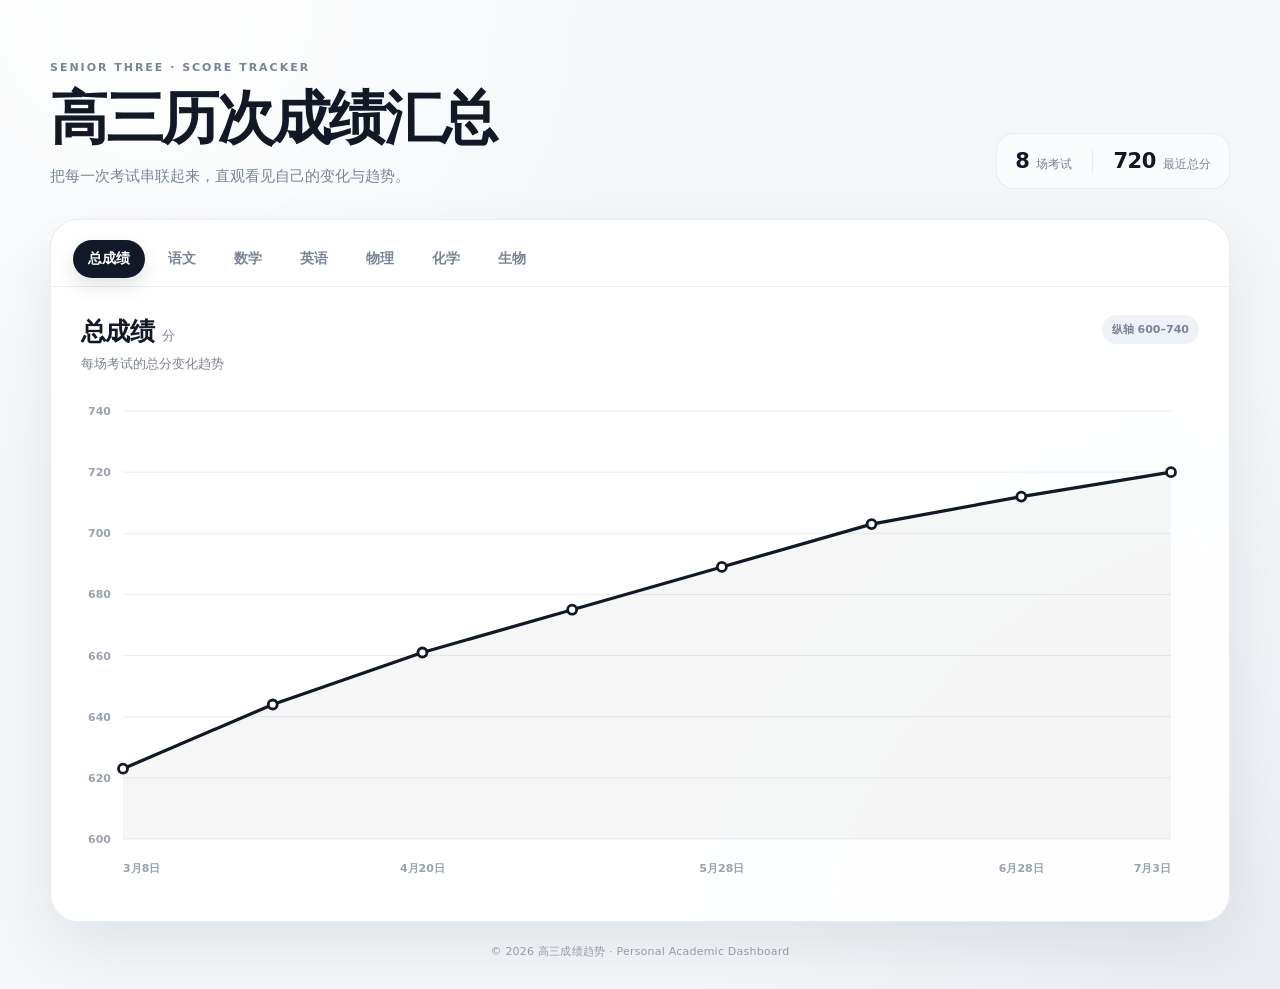
==== index.html @ fed27d4e "v1.0.0" ====
<!DOCTYPE html>
<html lang="zh-CN">
<head>
  <meta charset="UTF-8" />
  <meta name="viewport" content="width=device-width, initial-scale=1.0" />
  <meta name="description" content="高三历次考试成绩趋势汇总" />
  <title>高三成绩趋势</title>
  <link rel="stylesheet" href="style.css" />
</head>
<body>
  <main class="page-shell">
    <header class="hero">
      <div class="hero-copy">
        <span class="eyebrow">SENIOR THREE · SCORE TRACKER</span>
        <h1>高三历次成绩汇总</h1>
        <p>把每一次考试串联起来，直观看见自己的变化与趋势。</p>
      </div>
      <div class="hero-meta" aria-label="统计信息">
        <div class="meta-item">
          <span id="examCount">0</span>
          <small>场考试</small>
        </div>
        <div class="meta-divider"></div>
        <div class="meta-item">
          <span id="latestScore">—</span>
          <small>最近总分</small>
        </div>
      </div>
    </header>

    <section class="dashboard-card" aria-label="成绩趋势图">
      <nav class="subject-tabs" id="subjectTabs" role="tablist" aria-label="成绩维度">
        <button class="tab active" data-key="total" role="tab" aria-selected="true">总成绩</button>
        <button class="tab" data-key="chinese" role="tab" aria-selected="false">语文</button>
        <button class="tab" data-key="math" role="tab" aria-selected="false">数学</button>
        <button class="tab" data-key="english" role="tab" aria-selected="false">英语</button>
        <button class="tab" data-key="physics" role="tab" aria-selected="false">物理</button>
        <button class="tab" data-key="chemistry" role="tab" aria-selected="false">化学</button>
        <button class="tab" data-key="biology" role="tab" aria-selected="false">生物</button>
      </nav>

      <div class="chart-header">
        <div>
          <div class="chart-title-row">
            <h2 id="chartTitle">总成绩</h2>
            <span class="chart-unit">分</span>
          </div>
          <p id="chartSubtitle">每场考试的总分变化趋势</p>
        </div>
        <div class="range-note" id="rangeNote">动态纵轴</div>
      </div>

      <div class="chart-wrap" id="chartWrap">
        <svg id="scoreChart" role="img" aria-labelledby="chartTitle chartSubtitle"></svg>
        <div class="chart-empty" id="chartEmpty" hidden>暂无成绩数据</div>
      </div>
    </section>

    <footer class="footer">
      <span>© 2026 高三成绩趋势 · Personal Academic Dashboard</span>
    </footer>
  </main>

  <script src="script.js"></script>
</body>
</html>
---- style.css ----
:root {
  --bg: #f4f6f8;
  --card: rgba(255, 255, 255, 0.92);
  --text: #121826;
  --muted: #7a8495;
  --line: #e8ebf0;
  --accent: #111827;
  --accent-soft: #eef2f7;
  --point: #111827;
  --point-halo: rgba(17, 24, 39, 0.12);
  --shadow: 0 24px 60px rgba(17, 24, 39, 0.08);
}

* { box-sizing: border-box; }

html { scroll-behavior: smooth; }

body {
  margin: 0;
  min-height: 100vh;
  color: var(--text);
  background:
    radial-gradient(circle at 12% 0%, rgba(255, 255, 255, 0.95), transparent 34%),
    radial-gradient(circle at 100% 100%, rgba(220, 226, 235, 0.48), transparent 38%),
    var(--bg);
  font-family: Inter, "SF Pro Display", "PingFang SC", "Microsoft YaHei", system-ui, sans-serif;
}

button { font: inherit; }

.page-shell {
  width: min(1180px, calc(100% - 40px));
  margin: 0 auto;
  padding: 56px 0 26px;
}

.hero {
  display: flex;
  align-items: flex-end;
  justify-content: space-between;
  gap: 24px;
  margin-bottom: 30px;
}

.eyebrow {
  display: inline-block;
  margin-bottom: 13px;
  font-size: 11px;
  font-weight: 700;
  letter-spacing: 0.18em;
  color: var(--muted);
}

.hero h1 {
  margin: 0;
  font-size: clamp(36px, 5vw, 58px);
  line-height: 1.08;
  letter-spacing: -0.04em;
  font-weight: 760;
}

.hero p {
  margin: 14px 0 0;
  color: var(--muted);
  font-size: 15px;
  line-height: 1.7;
}

.hero-meta {
  display: flex;
  align-items: center;
  gap: 20px;
  padding: 15px 18px;
  border: 1px solid rgba(232, 235, 240, 0.95);
  border-radius: 18px;
  background: rgba(255, 255, 255, 0.58);
  backdrop-filter: blur(14px);
  flex-shrink: 0;
}

.meta-item {
  display: flex;
  align-items: baseline;
  gap: 7px;
}

.meta-item span {
  font-size: 21px;
  font-weight: 740;
  letter-spacing: -0.02em;
}

.meta-item small {
  color: var(--muted);
  font-size: 12px;
}

.meta-divider {
  width: 1px;
  height: 24px;
  background: var(--line);
}

.dashboard-card {
  position: relative;
  overflow: hidden;
  border: 1px solid rgba(232, 235, 240, 0.95);
  border-radius: 28px;
  background: var(--card);
  box-shadow: var(--shadow);
  backdrop-filter: blur(18px);
}

.subject-tabs {
  display: flex;
  gap: 8px;
  flex-wrap: wrap;
  padding: 20px 22px 8px;
  border-bottom: 1px solid rgba(232, 235, 240, 0.95);
}

.tab {
  appearance: none;
  border: 0;
  padding: 10px 15px;
  border-radius: 999px;
  background: transparent;
  color: var(--muted);
  cursor: pointer;
  font-size: 14px;
  font-weight: 650;
  transition: 180ms ease;
}

.tab:hover { color: var(--text); background: #f7f8fa; }

.tab.active {
  color: #fff;
  background: var(--accent);
  box-shadow: 0 8px 18px rgba(17, 24, 39, 0.12);
}

.chart-header {
  display: flex;
  align-items: flex-start;
  justify-content: space-between;
  gap: 20px;
  padding: 28px 30px 8px;
}

.chart-title-row {
  display: flex;
  align-items: baseline;
  gap: 8px;
}

.chart-header h2 {
  margin: 0;
  font-size: 25px;
  letter-spacing: -0.025em;
}

.chart-unit {
  color: var(--muted);
  font-size: 13px;
}

.chart-header p {
  margin: 7px 0 0;
  color: var(--muted);
  font-size: 13px;
}

.range-note {
  padding: 7px 10px;
  border-radius: 999px;
  color: var(--muted);
  background: var(--accent-soft);
  font-size: 11px;
  font-weight: 700;
  white-space: nowrap;
}

.chart-wrap {
  position: relative;
  height: 540px;
  padding: 4px 18px 20px;
}

#scoreChart {
  display: block;
  width: 100%;
  height: 100%;
  overflow: visible;
  user-select: none;
}

.chart-empty[hidden] {
  display: none !important;
}

.chart-empty {
  position: absolute;
  inset: 0;
  display: grid;
  place-items: center;
  color: var(--muted);
}

.grid-line {
  stroke: var(--line);
  stroke-width: 1;
  vector-effect: non-scaling-stroke;
}

.axis-label {
  fill: #9aa2af;
  font-size: 11px;
  font-weight: 600;
}

.date-label {
  fill: #9aa2af;
  font-size: 11px;
  font-weight: 600;
}

.chart-area {
  fill: none;
  stroke: var(--point);
  stroke-width: 3.2;
  stroke-linecap: round;
  stroke-linejoin: round;
  vector-effect: non-scaling-stroke;
}

.chart-area-fill {
  opacity: 0.035;
}

.point-hit {
  cursor: crosshair;
  fill: transparent;
  stroke: transparent;
}

.point-halo {
  fill: var(--point-halo);
  opacity: 0;
  transition: opacity 160ms ease;
}

.point-dot {
  fill: #fff;
  stroke: var(--point);
  stroke-width: 2.8;
  vector-effect: non-scaling-stroke;
}

.point-group:hover .point-halo,
.point-group.is-active .point-halo { opacity: 1; }

.point-group:hover .point-dot,
.point-group.is-active .point-dot {
  r: 5.5;
}

.crosshair {
  stroke: rgba(17, 24, 39, 0.13);
  stroke-width: 1;
  stroke-dasharray: 3 5;
  vector-effect: non-scaling-stroke;
  opacity: 0;
}

.point-group:hover .crosshair,
.point-group.is-active .crosshair { opacity: 1; }

.tooltip {
  position: absolute;
  z-index: 10;
  min-width: 210px;
  max-width: 280px;
  padding: 14px 15px;
  border: 1px solid rgba(17, 24, 39, 0.08);
  border-radius: 14px;
  background: rgba(17, 24, 39, 0.96);
  color: white;
  box-shadow: 0 16px 34px rgba(17, 24, 39, 0.18);
  pointer-events: none;
  transform: translate(-50%, calc(-100% - 14px)) scale(0.96);
  opacity: 0;
  transition: opacity 150ms ease, transform 150ms ease;
}

.tooltip.is-visible {
  opacity: 1;
  transform: translate(-50%, calc(-100% - 18px)) scale(1);
}

.tooltip.is-below {
  transform: translate(-50%, 18px) scale(1);
}

.tooltip.is-below::after {
  top: -6px;
  bottom: auto;
  border-right: 0;
  border-bottom: 0;
  border-left: 1px solid rgba(17, 24, 39, 0.08);
  border-top: 1px solid rgba(17, 24, 39, 0.08);
}

.tooltip::after {
  content: "";
  position: absolute;
  left: 50%;
  bottom: -6px;
  width: 11px;
  height: 11px;
  background: rgba(17, 24, 39, 0.96);
  transform: translateX(-50%) rotate(45deg);
  border-right: 1px solid rgba(17, 24, 39, 0.08);
  border-bottom: 1px solid rgba(17, 24, 39, 0.08);
}

.tooltip-title {
  margin-bottom: 3px;
  color: rgba(255,255,255,0.66);
  font-size: 11px;
  line-height: 1.5;
}

.tooltip-exam {
  color: #fff;
  font-size: 14px;
  line-height: 1.55;
  font-weight: 700;
}

.tooltip-date {
  margin-top: 2px;
  color: rgba(255,255,255,0.58);
  font-size: 11px;
}

.tooltip-score {
  margin-top: 10px;
  font-size: 23px;
  line-height: 1;
  font-weight: 780;
  letter-spacing: -0.02em;
}

.tooltip-score small {
  margin-left: 4px;
  color: rgba(255,255,255,0.58);
  font-size: 11px;
  font-weight: 600;
}

.tooltip-grid {
  display: grid;
  grid-template-columns: 1fr 1fr;
  gap: 7px 12px;
  margin-top: 12px;
  padding-top: 11px;
  border-top: 1px solid rgba(255,255,255,0.12);
}

.tooltip-subject {
  display: flex;
  justify-content: space-between;
  gap: 12px;
  color: rgba(255,255,255,0.72);
  font-size: 11px;
}

.tooltip-subject strong {
  color: #fff;
  font-weight: 700;
}

.footer {
  display: flex;
  justify-content: center;
  padding: 22px 0 4px;
  color: #9aa2af;
  font-size: 11px;
  letter-spacing: 0.02em;
}

@media (max-width: 760px) {
  .page-shell {
    width: min(100% - 24px, 1180px);
    padding-top: 30px;
  }

  .hero {
    align-items: flex-start;
    flex-direction: column;
  }

  .hero-meta { width: 100%; justify-content: space-between; }

  .subject-tabs { padding: 16px 14px 7px; }
  .tab { padding: 9px 12px; font-size: 13px; }

  .chart-header {
    padding: 23px 18px 8px;
  }

  .chart-wrap {
    height: 430px;
    padding-inline: 7px;
  }

  .tooltip { min-width: 190px; max-width: 235px; }
}
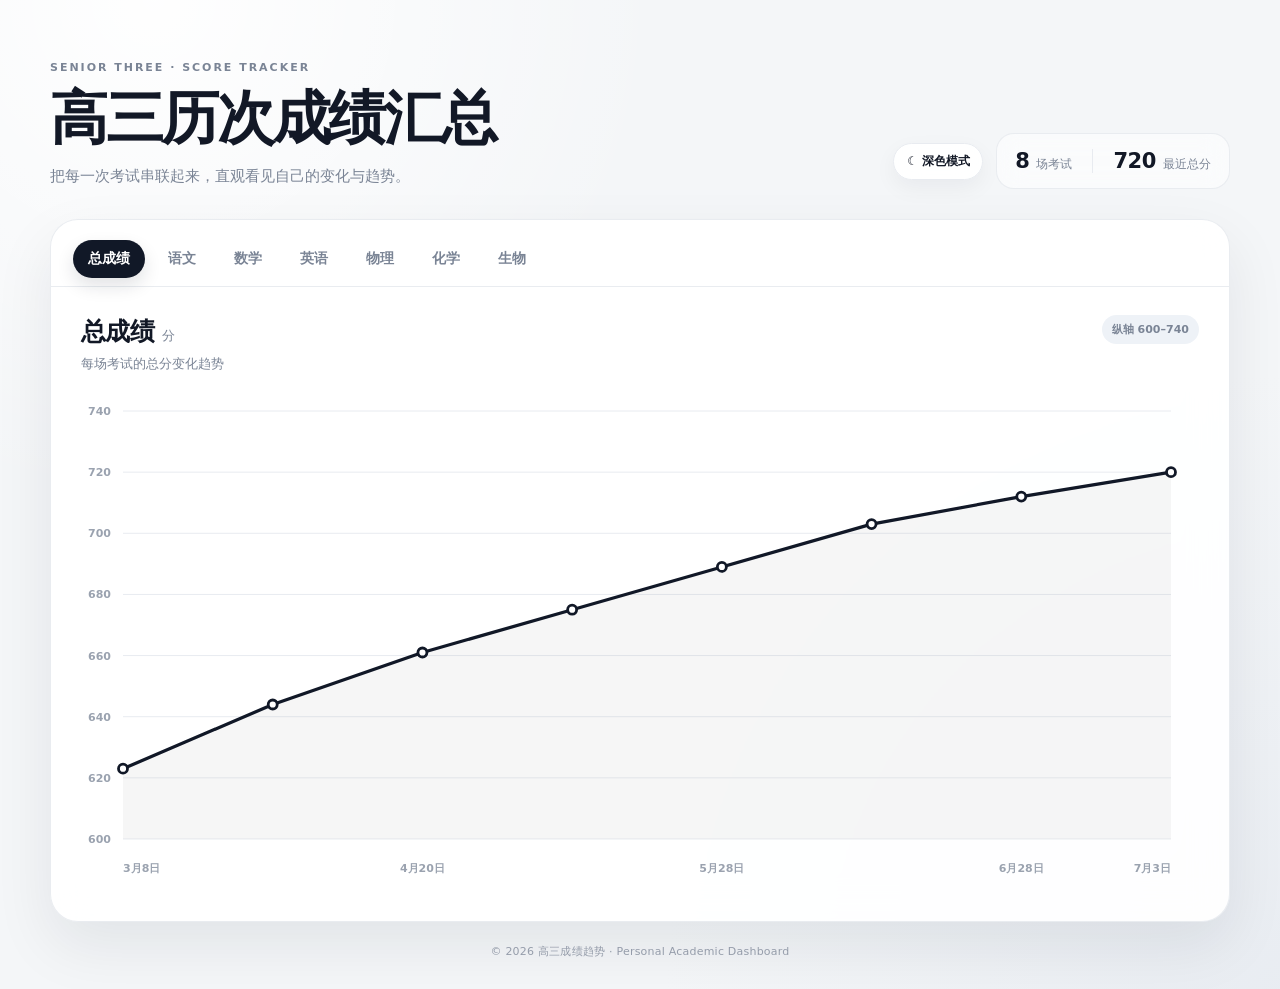
==== commit 430d50ba: "添加的黑白切换外观" ====
--- a/index.html
+++ b/index.html
@@ -5,6 +5,7 @@
   <meta name="viewport" content="width=device-width, initial-scale=1.0" />
   <meta name="description" content="高三历次考试成绩趋势汇总" />
   <title>高三成绩趋势</title>
+  <script src="theme.js"></script>
   <link rel="stylesheet" href="style.css" />
 </head>
 <body>
@@ -15,7 +16,9 @@
         <h1>高三历次成绩汇总</h1>
         <p>把每一次考试串联起来，直观看见自己的变化与趋势。</p>
       </div>
-      <div class="hero-meta" aria-label="统计信息">
+      <div class="hero-actions">
+        <button class="theme-toggle" type="button" data-theme-toggle aria-pressed="false">☾ 深色模式</button>
+        <div class="hero-meta" aria-label="统计信息">
         <div class="meta-item">
           <span id="examCount">0</span>
           <small>场考试</small>
@@ -24,6 +27,7 @@
         <div class="meta-item">
           <span id="latestScore">—</span>
           <small>最近总分</small>
+        </div>
         </div>
       </div>
     </header>
--- a/style.css
+++ b/style.css
@@ -390,6 +390,120 @@
   letter-spacing: 0.02em;
 }
 
+
+/* Theme */
+:root { color-scheme: light; }
+
+html[data-theme="dark"] {
+  color-scheme: dark;
+  --bg: #0d1117;
+  --card: rgba(18, 24, 32, 0.94);
+  --text: #f3f5f7;
+  --muted: #98a2b3;
+  --line: #2a313b;
+  --accent: #f3f4f6;
+  --accent-soft: #1c2430;
+  --point: #f3f4f6;
+  --point-halo: rgba(243, 244, 246, 0.14);
+  --shadow: 0 24px 60px rgba(0, 0, 0, 0.28);
+}
+
+html[data-theme="dark"] body {
+  background:
+    radial-gradient(circle at 12% 0%, rgba(70, 86, 106, 0.18), transparent 34%),
+    radial-gradient(circle at 100% 100%, rgba(37, 46, 58, 0.28), transparent 38%),
+    var(--bg);
+}
+
+.hero-actions {
+  display: flex;
+  align-items: center;
+  justify-content: flex-end;
+  gap: 12px;
+}
+
+.theme-toggle {
+  appearance: none;
+  border: 1px solid var(--line);
+  border-radius: 999px;
+  padding: 9px 13px;
+  background: var(--card);
+  color: var(--text);
+  cursor: pointer;
+  font-size: 12px;
+  font-weight: 700;
+  white-space: nowrap;
+  box-shadow: 0 8px 22px rgba(17, 24, 39, 0.05);
+  backdrop-filter: blur(14px);
+  transition: 180ms ease;
+}
+
+.theme-toggle:hover {
+  transform: translateY(-1px);
+  border-color: #9ca3af;
+  box-shadow: 0 10px 24px rgba(17, 24, 39, 0.09);
+}
+
+html[data-theme="dark"] .hero-meta {
+  border-color: var(--line);
+  background: rgba(18, 24, 32, 0.64);
+}
+
+html[data-theme="dark"] .dashboard-card {
+  border-color: var(--line);
+}
+
+html[data-theme="dark"] .subject-tabs {
+  border-bottom-color: var(--line);
+}
+
+html[data-theme="dark"] .tab:hover {
+  background: #1b222c;
+}
+
+html[data-theme="dark"] .tab.active {
+  color: #111827;
+}
+
+html[data-theme="dark"] .range-note {
+  background: var(--accent-soft);
+}
+
+html[data-theme="dark"] .axis-label,
+html[data-theme="dark"] .date-label {
+  fill: #7f8b9b;
+}
+
+html[data-theme="dark"] .crosshair {
+  stroke: rgba(243, 244, 246, 0.18);
+}
+
+html[data-theme="dark"] .point-dot {
+  fill: #111827;
+}
+
+html[data-theme="dark"] .tooltip {
+  background: rgba(246, 248, 250, 0.97);
+  color: #10151c;
+  border-color: rgba(0, 0, 0, 0.08);
+  box-shadow: 0 18px 38px rgba(0, 0, 0, 0.28);
+}
+
+html[data-theme="dark"] .tooltip::after {
+  background: rgba(246, 248, 250, 0.97);
+  border-color: rgba(0, 0, 0, 0.08);
+}
+
+html[data-theme="dark"] .tooltip-title,
+html[data-theme="dark"] .tooltip-date { color: rgba(16, 21, 28, 0.58); }
+html[data-theme="dark"] .tooltip-exam { color: #10151c; }
+html[data-theme="dark"] .tooltip-score small { color: rgba(16, 21, 28, 0.55); }
+html[data-theme="dark"] .tooltip-grid { border-top-color: rgba(16, 21, 28, 0.12); }
+html[data-theme="dark"] .tooltip-subject { color: rgba(16, 21, 28, 0.68); }
+html[data-theme="dark"] .tooltip-subject strong { color: #10151c; }
+
+html[data-theme="dark"] .footer { color: #6f7a88; }
+
 @media (max-width: 760px) {
   .page-shell {
     width: min(100% - 24px, 1180px);
@@ -401,6 +515,8 @@
     flex-direction: column;
   }
 
+  .hero-actions { width: 100%; flex-direction: column-reverse; align-items: stretch; }
+  .theme-toggle { align-self: flex-start; }
   .hero-meta { width: 100%; justify-content: space-between; }
 
   .subject-tabs { padding: 16px 14px 7px; }
